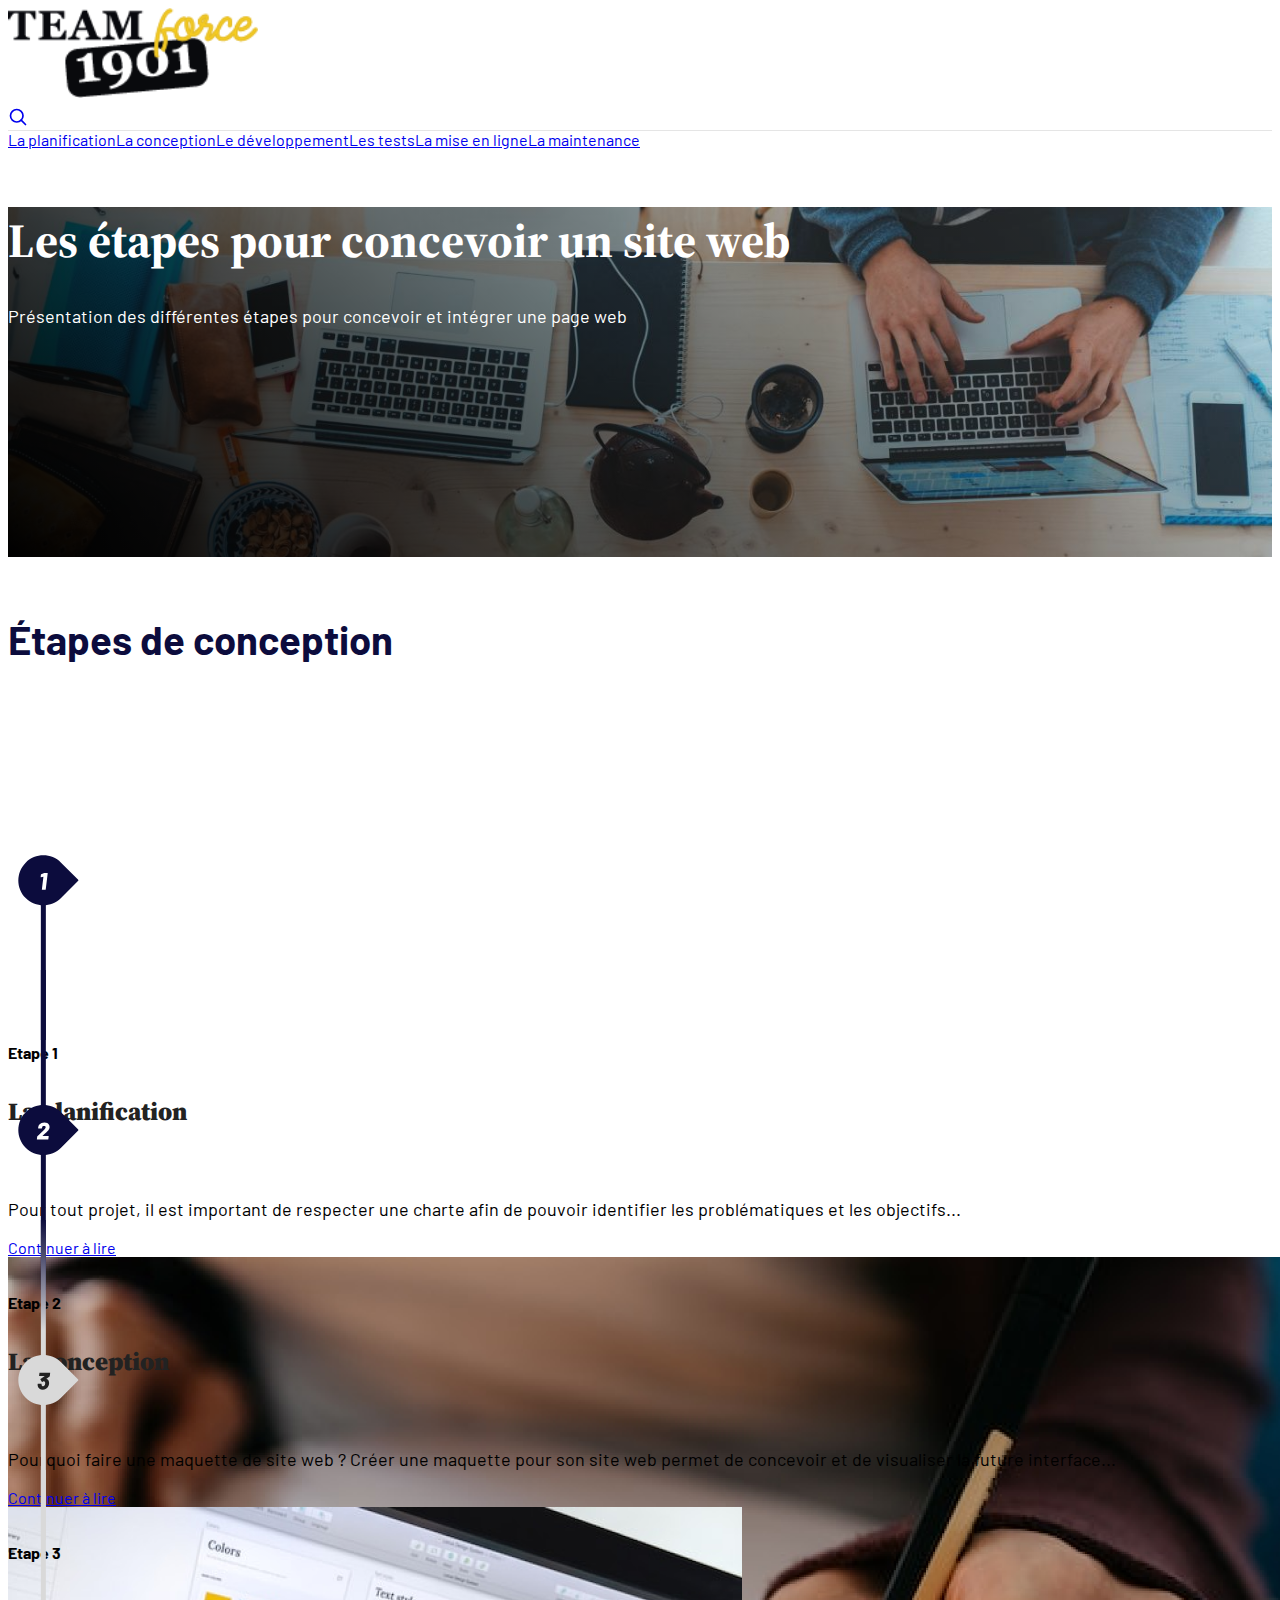
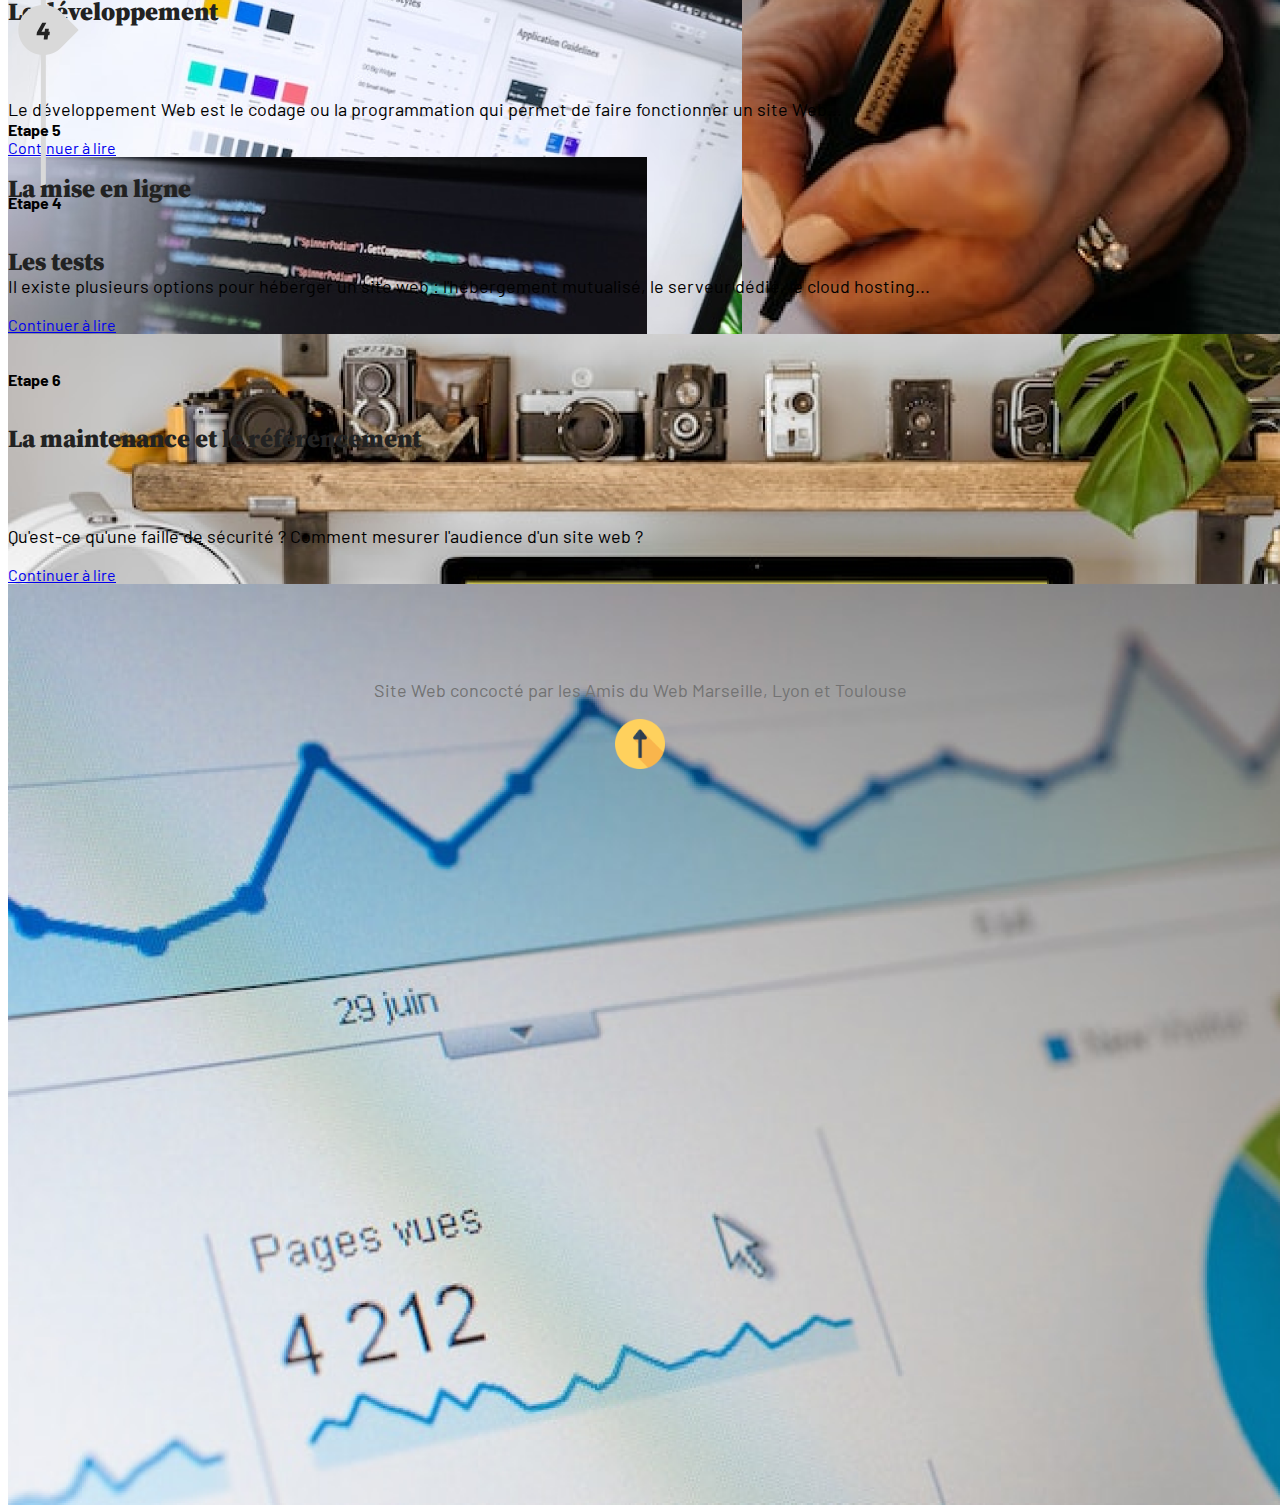
==== index.html @ 5c37485b "premier commit" ====
<!DOCTYPE html>
<html lang="en">
  <head>
    <meta charset="utf-8" />
    <meta name="viewport" content="width=device-width, initial-scale=1" />
    <meta name="description" content="" />
    <meta
      name="author"
      content="Mark Otto, Jacob Thornton, and Bootstrap contributors"
    />
    <meta name="generator" content="Hugo 0.108.0" />
    <title>Team Force #1901</title>

    <link rel="canonical" href="https://getbootstrap.com/docs/5.3/examples/blog/"/>
    <!-- <link href="../assets/dist/css/bootstrap.min.css" rel="stylesheet" /> -->
    <link
      href="https://cdn.jsdelivr.net/npm/bootstrap@5.3.0-alpha1/dist/css/bootstrap.min.css"
      rel="stylesheet"
      integrity="sha384-GLhlTQ8iRABdZLl6O3oVMWSktQOp6b7In1Zl3/Jr59b6EGGoI1aFkw7cmDA6j6gD"
      crossorigin="anonymous"
    />
    <link href="https://fonts.googleapis.com/css2?family=Barlow:wght@400;600;700&family=Source+Serif+4:wght@700&display=swap" rel="stylesheet">

    <style>
      .bd-placeholder-img {
        font-size: 1.125rem;
        text-anchor: middle;
        -webkit-user-select: none;
        -moz-user-select: none;
        user-select: none;
      }

      @media (min-width: 768px) {
        .bd-placeholder-img-lg {
          font-size: 3.5rem;
        }
      }

      .b-example-divider {
        height: 3rem;
        background-color: rgba(0, 0, 0, 0.1);
        border: solid rgba(0, 0, 0, 0.15);
        border-width: 1px 0;
        box-shadow: inset 0 0.5em 1.5em rgba(0, 0, 0, 0.1),
          inset 0 0.125em 0.5em rgba(0, 0, 0, 0.15);
      }

      .b-example-vr {
        flex-shrink: 0;
        width: 1.5rem;
        height: 100vh;
      }

      .bi {
        vertical-align: -0.125em;
        fill: currentColor;
      }

      .nav-scroller {
        position: relative;
        z-index: 2;
        height: 2.75rem;
        overflow-y: hidden;
      }

      .nav-scroller .nav {
        display: flex;
        flex-wrap: nowrap;
        padding-bottom: 1rem;
        margin-top: -1px;
        overflow-x: auto;
        text-align: center;
        white-space: nowrap;
        -webkit-overflow-scrolling: touch;
      }
    </style>

    <!-- Custom styles for this template -->
    <link
      href="https://fonts.googleapis.com/css?family=Playfair&#43;Display:700,900&amp;display=swap"
      rel="stylesheet"
    />
    <!-- Custom styles for this template -->
    <link href="css/blog.css" rel="stylesheet" />
    <!-- Custom styles for this template -->
    <link rel="stylesheet" href="css/style.css" />
    <link
      rel="shortcut icon"
      href="images/faviconteamforce1901wh.png"
      type="image/x-icon"
    />
  </head>

  <body>
    <div class="container">
      <header class="blog-header lh-1 py-3">
        <div class="row flex-nowrap justify-content-between align-items-center">
          <div class="col-4 pt-1">
            <a class="link-secondary" href="#"></a>
          </div>
          <div class="col-4 text-center">
            <a class="blog-header-logo text-dark" href="index.html">
                <img
                  src="images/teamforce1901wh.png"
                  width="250"
                  alt="logo de team force 1901"
                />
            </a>
          </div>
          <div class="col-4 d-flex justify-content-end align-items-center">
            <a class="link-secondary" href="#" aria-label="Search">
              <svg
                xmlns="http://www.w3.org/2000/svg"
                width="20"
                height="20"
                fill="none"
                stroke="currentColor"
                stroke-linecap="round"
                stroke-linejoin="round"
                stroke-width="2"
                class="mx-3"
                role="img"
                viewBox="0 0 24 24"
              >
                <title>Search</title>
                <circle cx="10.5" cy="10.5" r="7.5" />
                <path d="M21 21l-5.2-5.2" />
              </svg>
            </a>
            <a class="btn btn-sm" href="#"></a>
          </div>
        </div>
      </header>

      <div class="nav-scroller py-1 mb-2">
        <nav class="nav d-flex justify-content-between">
          <a class="p-2 link-secondary" href="planification.html"
            >La planification</a
          >
          <a class="p-2 link-secondary" href="conception.html">La conception</a>
          <a class="p-2 link-secondary" href="developpement.html"
            >Le développement</a
          >
          <a class="p-2 link-secondary" href="test.html">Les tests</a>
          <a class="p-2 link-secondary" href="miseenligne.html"
            >La mise en ligne</a
          >
          <a class="p-2 link-secondary" href="maintenance.html"
            >La maintenance</a
          >
        </nav>
      </div>
    </div>

    <main class="container">
      <!-- BANNER -->
      <div class=" p-4 p-md-5 mb-4 rounded bannerindex">
        <div class="col-md-6 px-0">
          <h1 class="display-4 fst-italic">
            Les étapes pour concevoir un site web
          </h1>
          <p class="lead my-3">
            Présentation des différentes étapes pour concevoir et intégrer une
            page web
          </p>
        </div>
      </div>
      <br />
      <div class="text-center text-decoration-underline">
        <h2 class="titre-etape">Étapes de conception</h2>
      </div>
      <br />
      <!-- ANCHOR DESKTOP -->
      <div class="row mb-2 display-none d-md-block timeline">
        <article>

          <div
            class="row flex-row-reverse g-0 border rounded overflow-hidden flex-md-row mb-4 shadow-sm h-md-250 position-relative"
          >
          <div class="col-md-2 d-none d-md-flex justify-content-center align-items-center">
            <img class="abc img-fluid" src="./images/timeline/line1.svg" alt="timeline1">
          </div>
            <div class="col-md-6 p-4 d-flex flex-column position-static">
              <strong class="d-inline-block mb-2 text-primary">Etape 1</strong>
              <h3 class="mb-0 titre-carte"><strong>La planification</strong></h3>
              <br />
              <p class="card-text">
                Pour tout projet, il est important de respecter une charte afin
                de pouvoir identifier les problématiques et les objectifs...
              </p>
              <a href="planification.html" class="stretched-link">Continuer à lire</a>
              
            </div>
            <div class="col-md-4 d-none d-lg-block">
              <img class="img-fluid" src="./images/background/etape1.png" alt="Lorem">
            </div>
          </div>
        </article>
        
        <article>
      
          <div
            class="row flex-row-reverse g-0 border rounded overflow-hidden flex-md-row mb-4 shadow-sm h-md-250 position-relative"
          >
          <div class="col-md-2 d-none d-md-flex justify-content-center align-items-center">
            <img class="img-fluid" src="./images/timeline/line2.svg" alt="timeline2">
          </div>
            <div class="col-md-6 p-4 d-flex flex-column position-static">
              <strong class="d-inline-block mb-2 text-success">Etape 2</strong>
              <h3 class="mb-0 titre-carte"><strong>La conception</strong></h3>
              <br />
              <p class="card-text">
                Pourquoi faire une maquette de site web ? Créer une maquette
                pour son site web permet de concevoir et de visualiser la future
                interface...
              </p>
              <a href="conception.html" class="stretched-link">Continuer à lire</a>
            </div>
            <div class="col-md-4 d-none d-lg-block">
              <img class="img-fluid" src="./images/background/etape2.png" alt="Lorem">
            </div>
          </div>
        </article>

          <article>
          <div
            class="row flex-row-reverse g-0 border rounded overflow-hidden flex-md-row mb-4 shadow-sm h-md-250 position-relative"
          >
          <div class="col-md-2 d-none d-md-flex justify-content-center align-items-center">
            <img src="./images/timeline/line3.svg" alt="timeline3">
          </div>
            <div class="col-md-6 p-4 d-flex flex-column position-static">
              <strong class="d-inline-block mb-2 text-primary">Etape 3</strong>
              <h3 class="mb-0 titre-carte"><strong>Le développement</strong></h3>
              <br />
              <p class="card-text">
                Le développement Web est le codage ou la programmation qui
                permet de faire fonctionner un site Web...
              </p>
              <a href="developpement.html" class="stretched-link">Continuer à lire</a>
            </div>
            <div class="col-md-4 d-none d-lg-block">
              <img class="img-fluid" src="./images/background/etape3.png" alt="Lorem">
            </div>
          </div>
        </article>

        <article>
          <div
            class="row flex-row-reverse g-0 border rounded overflow-hidden flex-md-row mb-4 shadow-sm h-md-250 position-relative"
          >
          <div class="col-md-2 d-none d-md-flex justify-content-center align-items-center">
            <img src="./images/timeline/line4.svg" alt="timeline4">
          </div>
            <div class="col-md-8 p-4 d-flex flex-column position-static">
              <strong class="d-inline-block mb-2 text-success">Etape 4</strong>
              <h3 class="mb-0 titre-carte"><strong>Les tests</strong></h3>
              <br />
              <p class="card-text">
                Cette analyse minutieuse est réalisée afin d'atteindre un
                objectif. Ce dernier doit donc être clair avant de procéder à
                l'audit...
              </p>
              <a href="test.html" class="stretched-link">Continuer à lire</a>
            </div>
            <div class="col-md-4 d-none d-lg-block">
              <img class="img-fluid" src="./images/background/etape4.png" alt="Lorem">
            </div>
          </div>
        </article>

        <article>
          <div
            class="row flex-row-reverse g-0 border rounded overflow-hidden flex-md-row mb-4 shadow-sm h-md-250 position-relative"
          >
            <div class="col-md-8 p-4 d-flex flex-column position-static">
              <strong class="d-inline-block mb-2 text-primary">Etape 5</strong>
              <h3 class="mb-0 titre-carte"><strong>La mise en ligne</strong></h3>
              <br />
              <p class="card-text">
                Il existe plusieurs options pour héberger un site web :
                l'hébergement mutualisé, le serveur dédié, le cloud hosting...
              </p>
              <a href="miseenligne.html" class="stretched-link">Continuer à lire</a>
            </div>
            <div class="col-md-4 d-none d-lg-block">
              <img class="img-fluid" src="./images/background/etape5.png" alt="Lorem">
            </div>
          </div>
        </article>

        <article>
          <div
            class="row flex-row-reverse g-0 border rounded overflow-hidden flex-md-row mb-4 shadow-sm h-md-250 position-relative"
          >
            <div class="col-md-8 p-4 d-flex flex-column position-static">
              <strong class="d-inline-block mb-2 text-success">Etape 6</strong>
              <h3 class="mb-0 titre-carte"><strong>La maintenance et le référencement</strong></h3>
              <br />
              <p class="card-text">
                Qu'est-ce qu'une faille de sécurité ? Comment mesurer l'audience
                d'un site web ?
              </p>
              <a href="maintenance.html" class="stretched-link">Continuer à lire</a>
            </div>
            <div class="col-md-4 d-none d-lg-block">
              <img class="img-fluid" src="./images/background/etape6.png" alt="Lorem">
            </div>
          </div>
      </article>
</div>
      <!-- MOBILE ANCHOR SLIDE -->
      <div class="row mb-2 display-md-none"></div>
    </main>

    <footer class="blog-footer">
      <p>
        Site Web concocté par les Amis du Web Marseille, Lyon et Toulouse
        <!-- <a href="https://getbootstrap.com/">Bootstrap</a> by -->
        <!-- <a href="https://twitter.com/mdo">@mdo</a>. -->
      </p>
      <p>
        <a href="#"> <img src="images/fleche.png" width="50" alt="retour en haut"/></a>
      </p>
    </footer>

    <script
      src="https://cdn.jsdelivr.net/npm/bootstrap@5.3.0-alpha1/dist/js/bootstrap.bundle.min.js"
      integrity="sha384-w76AqPfDkMBDXo30jS1Sgez6pr3x5MlQ1ZAGC+nuZB+EYdgRZgiwxhTBTkF7CXvN"
      crossorigin="anonymous"
    ></script>
  </body>
</html>
---- css/blog.css ----
/* stylelint-disable selector-list-comma-newline-after */

.blog-header {
  border-bottom: 1px solid #e5e5e5;
}

.blog-header-logo {
  font-family: "Playfair Display", Georgia, "Times New Roman", serif/*rtl:Amiri, Georgia, "Times New Roman", serif*/;
  font-size: 2.25rem;
}

.blog-header-logo:hover {
  text-decoration: none;
}

h1, h2, h3, h4, h5, h6 {
  font-family: Verdana, Geneva, Tahoma, sans-serif;
  /*font-family: "Playfair Display", Georgia, "Times New Roman", serif/*rtl:Amiri, Georgia, "Times New Roman", serif*/;
}

.display-4 {
  font-size: 2.5rem;
}
@media (min-width: 768px) {
  .display-4 {
    font-size: 3rem;
  }
}

.flex-auto {
  flex: 0 0 auto;
}

.h-250 { height: 250px; }
@media (min-width: 768px) {
  .h-md-250 { height: 250px; }
}

/* Pagination */
.blog-pagination {
  margin-bottom: 4rem;
}

/*
 * Blog posts
 */
.blog-post {
  margin-bottom: 4rem;
}
.blog-post-title {
  font-size: 2.5rem;
}
.blog-post-meta {
  margin-bottom: 1.25rem;
  color: #727272;
}

/*
 * Footer
 */
.blog-footer {
  padding: 2.5rem 0;
  color: #727272;
  text-align: center;
  background-color: #f9f9f9;
  border-top: .05rem solid #e5e5e5;
}
.blog-footer p:last-child {
  margin-bottom: 0;
}
---- css/style.css ----
body {
    font-family: 'Barlow';
}

h1, h2, h3, h4, h5 {
    font-family: 'Source Serif 4';
}


.bannerindex {
    background-image: linear-gradient(45deg, black,transparent), url('../images/background/hero.jpg');
    background-size: cover;
    color: white;
    height: 350px;
}

.banner1 {
    background-image: linear-gradient(45deg, black,transparent), url('../images/background/etape1.png');
    background-size: cover;
    background-position: center;
    color: white;
    height: 350px;
    display: flex;
    justify-content: center;
    align-items: center;
    text-align: center;
}

.banner2 {
    background-image: linear-gradient(45deg, black,transparent), url('../images/background/etape2.png');
    background-size: 100%;
    background-position: center;
    color: white;
    height: 350px;
    display: flex;
    justify-content: center;
    align-items: center;
    text-align: center;
}

.banner3 {
    background-image: linear-gradient(45deg, black,transparent), url('../images/background/etape3.png');
    background-size: 100%;
    background-position: center;
    color: white;
    height: 350px;
    display: flex;
    justify-content: center;
    align-items: center;
    text-align: center;
}

.banner4{
    background-image: linear-gradient(45deg, black,transparent), url('../images/background/etape4.png');
    background-size: 100%;
    background-position: center;
    color: white;
    height: 350px;
    display: flex;
    justify-content: center;
    align-items: center;
    text-align: center;
}

.banner5 {
    background-image: linear-gradient(45deg, black,transparent), url('../images/background/etape5.png');
    background-size: 100%;
    background-position: center;
    color: white;
    height: 350px;
    display: flex;
    justify-content: center;
    align-items: center;
    text-align: center;
}

.banner6 {
    background-image: linear-gradient(45deg, black,transparent), url('../images/background/etape6.png');
    background-size: 100%;
    background-position: center;
    color: white;
    height: 350px;
    display: flex;
    justify-content: center;
    align-items: center;
    text-align: center;
}

p{ 
    font-weight: 400;
    font-size: large;
}

/* ANCHOR  Margaux start*/


.titre-carte {

font-family: 'Source Serif 4';
font-style: normal;
font-weight: 700;
font-size: 25px;
line-height: 49px;

color: #222222;


}

h2 {

font-family: 'Barlow';
font-style: normal;
font-weight: 700;
font-size: 40px;
line-height: 58px;
/* identical to box height */


/* Couleur principale */

color: #0C0C3D;

}


h3 {
    font-family: 'Barlow';
font-style: italic;
font-weight: 700;
font-size: 25px;
line-height: 38px;

/* Couleur principale */ 

color: #0C0C3D;
}

.flexParent{
    display: flex;
    flex-wrap: wrap;
}

.flexEnfant {
    /* background-color: blue; */
    min-height: 200px;
    flex-grow: 1;
}


.sommaire {
    border: 1px solid #DBDBE2;
    border-radius: 5px;
    margin: auto;
    padding: 10px;
    position: sticky; /* for all */
    position: -webkit-sticky; /* for Safari */
}

.bouton-sommaire{
    padding: 5px;
    margin-bottom: 10px;
    border: 0;
}


.list-group-item.active {

    border-radius: 5px;
    background-color: #DBDBE2;
    color: #0C0C3D;
    font-weight: 600;



}

#etape {

    background-color: #0C0C3D;
    color: #7F7FFF;
    padding:  6px 20px 6px 20px ;
    margin-left: 45%;
    border-radius: 10px;
    font-weight: 600;
    font-size: 24px;
    

}
/* ANCHOR  Margaux stop*/


/* ANCHOR Dylan start */

.badge-primary {
    background-color: #0C0C3D;
    padding: 10px 25px 10px 25px;
    font-size: 24px;
    font-family: 'Barlow';
    color: #7F7FFF;
    margin-bottom: 10px;
}

/* .titre-etape {
    margin-left: 35%;
    margin-right: 35%;
    background-color: yellow;
    background-position-y: 15px;
    background-position-x: 15px;
} */
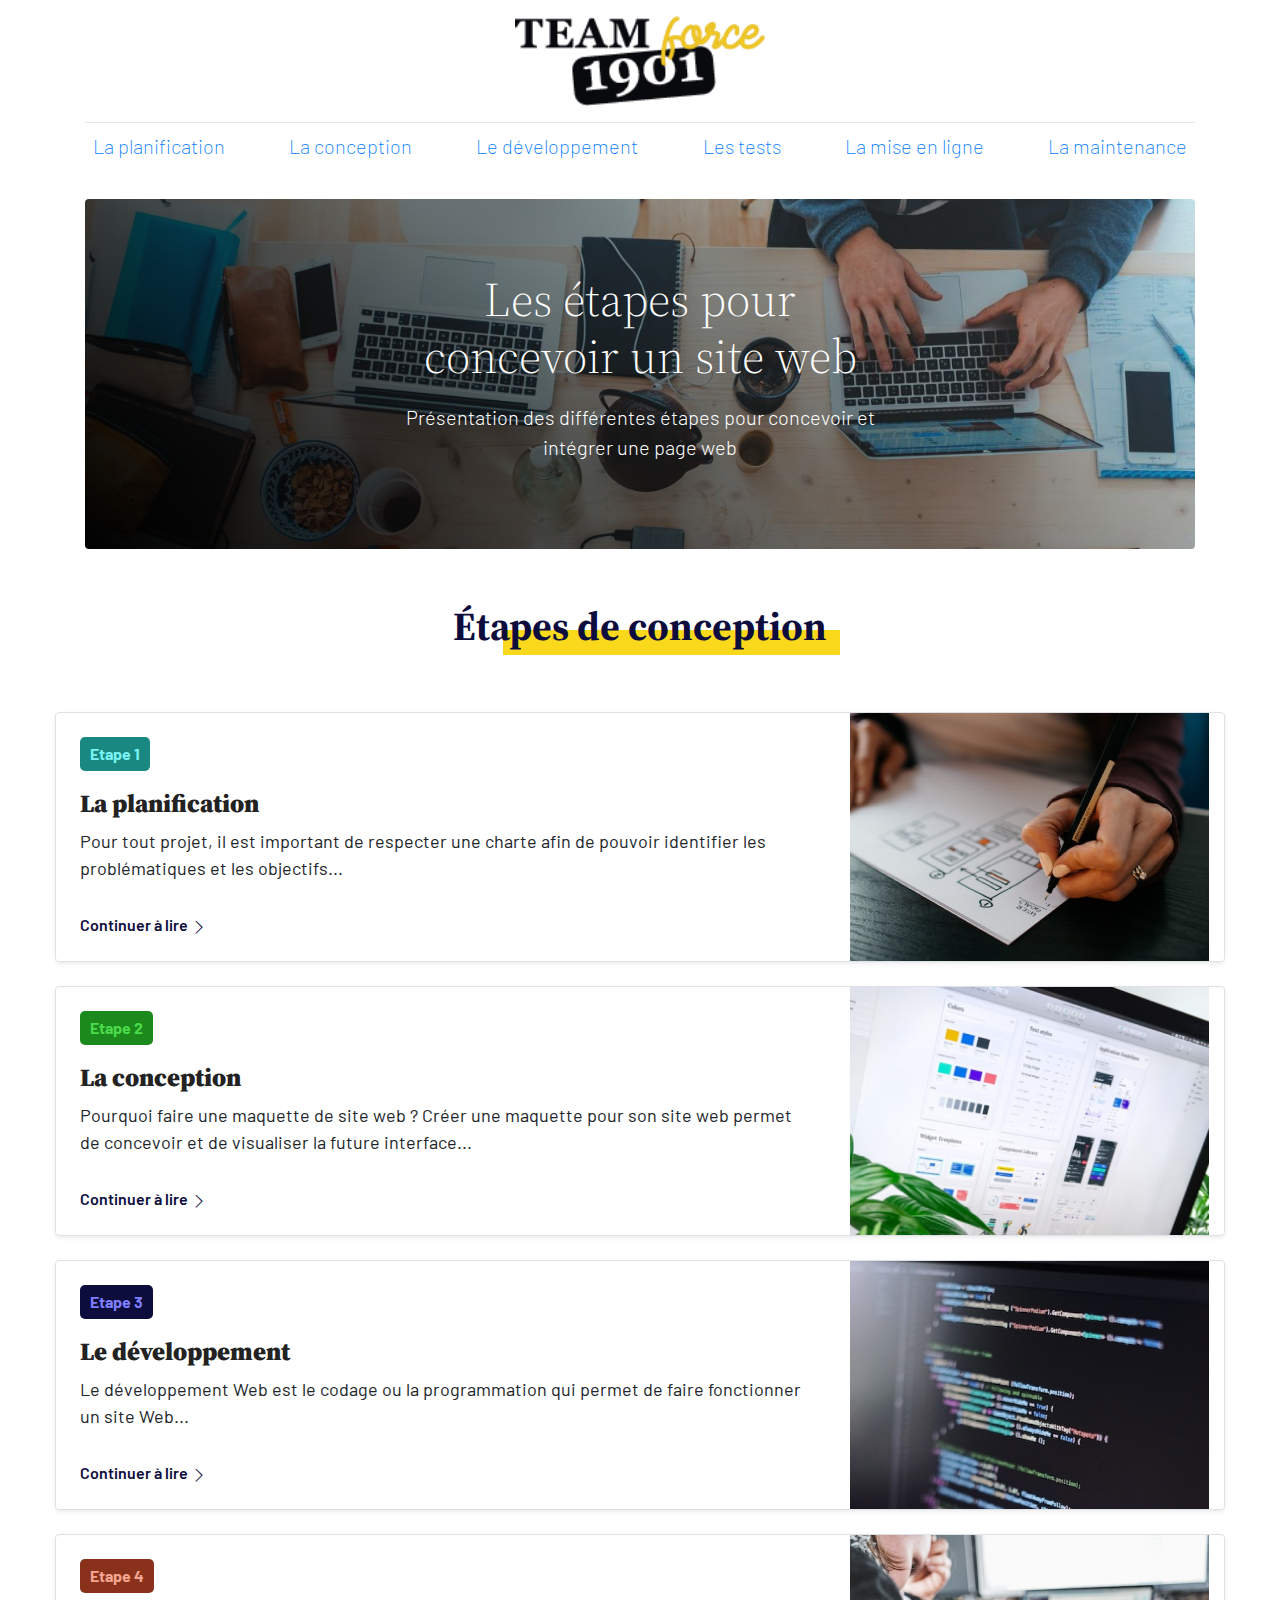
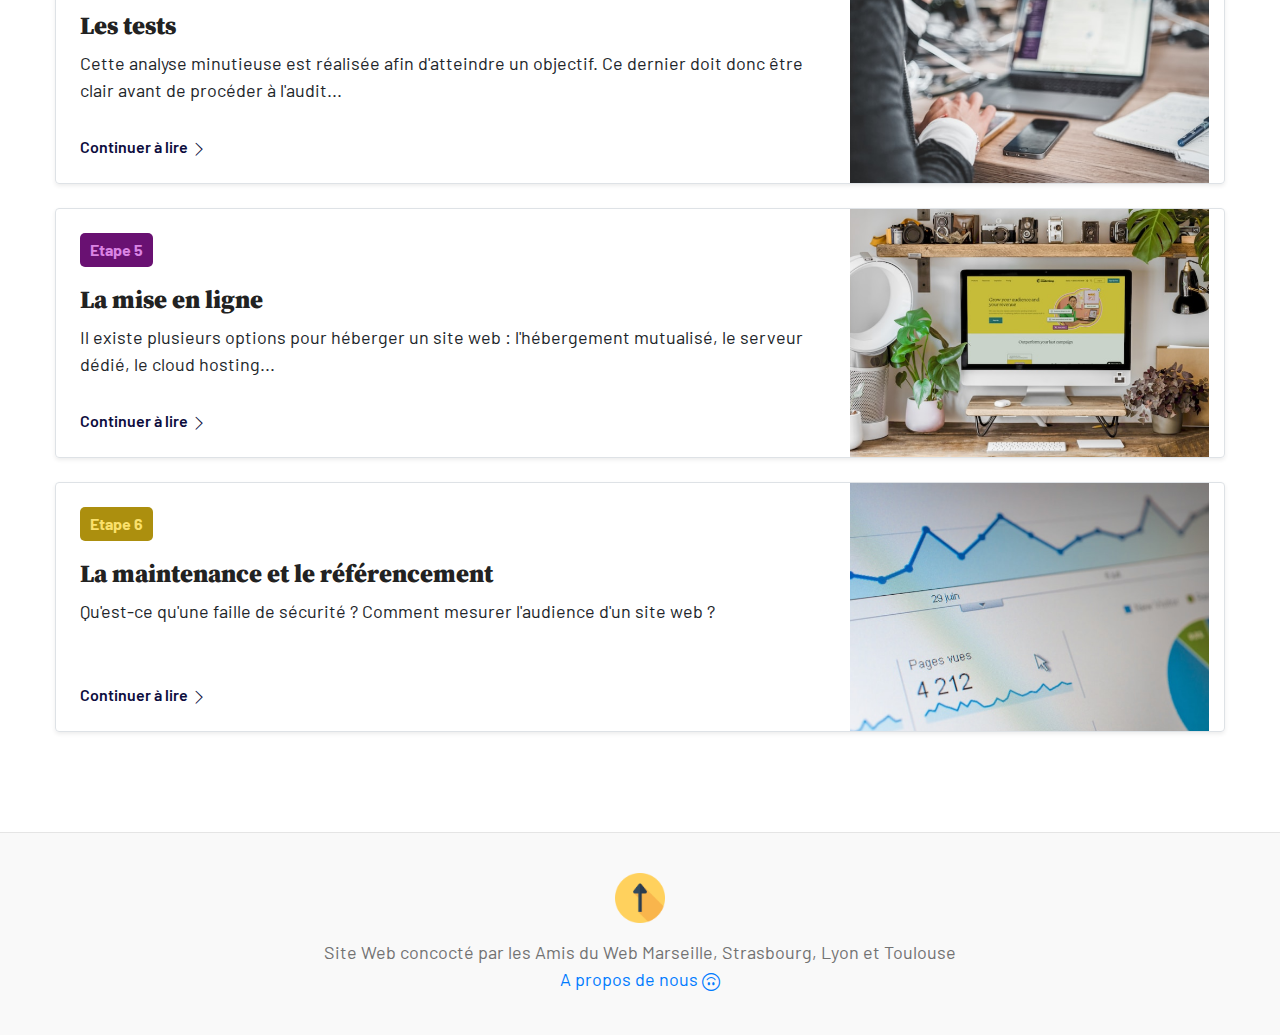
==== commit 6bee8f46: "version final 1" ====
--- a/index.html
+++ b/index.html
@@ -1,333 +1,495 @@
 <!DOCTYPE html>
 <html lang="en">
-  <head>
-    <meta charset="utf-8" />
-    <meta name="viewport" content="width=device-width, initial-scale=1" />
-    <meta name="description" content="" />
-    <meta
-      name="author"
-      content="Mark Otto, Jacob Thornton, and Bootstrap contributors"
-    />
-    <meta name="generator" content="Hugo 0.108.0" />
-    <title>Team Force #1901</title>
-
-    <link rel="canonical" href="https://getbootstrap.com/docs/5.3/examples/blog/"/>
-    <!-- <link href="../assets/dist/css/bootstrap.min.css" rel="stylesheet" /> -->
-    <link
-      href="https://cdn.jsdelivr.net/npm/bootstrap@5.3.0-alpha1/dist/css/bootstrap.min.css"
-      rel="stylesheet"
-      integrity="sha384-GLhlTQ8iRABdZLl6O3oVMWSktQOp6b7In1Zl3/Jr59b6EGGoI1aFkw7cmDA6j6gD"
-      crossorigin="anonymous"
-    />
-    <link href="https://fonts.googleapis.com/css2?family=Barlow:wght@400;600;700&family=Source+Serif+4:wght@700&display=swap" rel="stylesheet">
-
-    <style>
-      .bd-placeholder-img {
-        font-size: 1.125rem;
-        text-anchor: middle;
-        -webkit-user-select: none;
-        -moz-user-select: none;
-        user-select: none;
+
+<head>
+  <meta charset="utf-8" />
+  <meta name="viewport" content="width=device-width, initial-scale=1" />
+  <meta name="description" content="" />
+  <meta name="author" content="Mark Otto, Jacob Thornton, and Bootstrap contributors" />
+  <meta name="generator" content="Hugo 0.108.0" />
+  <title>Team Force #1901</title>
+
+  <link rel="canonical" href="https://getbootstrap.com/docs/5.3/examples/blog/" />
+  <!-- <link href="../assets/dist/css/bootstrap.min.css" rel="stylesheet" /> -->
+  <link href="https://cdn.jsdelivr.net/npm/bootstrap@5.3.0-alpha1/dist/css/bootstrap.min.css" rel="stylesheet"
+    integrity="sha384-GLhlTQ8iRABdZLl6O3oVMWSktQOp6b7In1Zl3/Jr59b6EGGoI1aFkw7cmDA6j6gD" crossorigin="anonymous" />
+  <link rel="stylesheet" href="https://maxcdn.bootstrapcdn.com/font-awesome/4.7.0/css/font-awesome.min.css">
+  <link rel="stylesheet" href="https://cdn.jsdelivr.net/npm/bootstrap-icons@1.10.3/font/bootstrap-icons.css">
+  <link
+    href="https://fonts.googleapis.com/css2?family=Barlow:wght@400;600;700&family=Source+Serif+4:wght@700&display=swap"
+    rel="stylesheet">
+
+    
+  
+  <link rel="stylesheet" href="https://stackpath.bootstrapcdn.com/bootstrap/4.5.0/css/bootstrap.min.css">
+  <link rel="stylesheet" href="https://cdn.jsdelivr.net/npm/bootstrap-icons@1.10.3/font/bootstrap-icons.css">
+  <script src="https://code.jquery.com/jquery-3.5.1.min.js"></script>
+  <script src="https://cdn.jsdelivr.net/npm/popper.js@1.16.0/dist/umd/popper.min.js"></script>
+  <script src="https://stackpath.bootstrapcdn.com/bootstrap/4.5.0/js/bootstrap.min.js"></script>
+
+
+
+  <style>
+    .bd-placeholder-img {
+      font-size: 1.125rem;
+      text-anchor: middle;
+      -webkit-user-select: none;
+      -moz-user-select: none;
+      user-select: none;
+    }
+
+    @media (min-width: 768px) {
+      .bd-placeholder-img-lg {
+        font-size: 3.5rem;
       }
-
-      @media (min-width: 768px) {
-        .bd-placeholder-img-lg {
-          font-size: 3.5rem;
-        }
-      }
-
-      .b-example-divider {
-        height: 3rem;
-        background-color: rgba(0, 0, 0, 0.1);
-        border: solid rgba(0, 0, 0, 0.15);
-        border-width: 1px 0;
-        box-shadow: inset 0 0.5em 1.5em rgba(0, 0, 0, 0.1),
-          inset 0 0.125em 0.5em rgba(0, 0, 0, 0.15);
-      }
-
-      .b-example-vr {
-        flex-shrink: 0;
-        width: 1.5rem;
-        height: 100vh;
-      }
-
-      .bi {
-        vertical-align: -0.125em;
-        fill: currentColor;
-      }
-
-      .nav-scroller {
-        position: relative;
-        z-index: 2;
-        height: 2.75rem;
-        overflow-y: hidden;
-      }
-
-      .nav-scroller .nav {
-        display: flex;
-        flex-wrap: nowrap;
-        padding-bottom: 1rem;
-        margin-top: -1px;
-        overflow-x: auto;
-        text-align: center;
-        white-space: nowrap;
-        -webkit-overflow-scrolling: touch;
-      }
-    </style>
-
-    <!-- Custom styles for this template -->
-    <link
-      href="https://fonts.googleapis.com/css?family=Playfair&#43;Display:700,900&amp;display=swap"
-      rel="stylesheet"
-    />
-    <!-- Custom styles for this template -->
-    <link href="css/blog.css" rel="stylesheet" />
-    <!-- Custom styles for this template -->
-    <link rel="stylesheet" href="css/style.css" />
-    <link
-      rel="shortcut icon"
-      href="images/faviconteamforce1901wh.png"
-      type="image/x-icon"
-    />
-  </head>
-
-  <body>
-    <div class="container">
-      <header class="blog-header lh-1 py-3">
-        <div class="row flex-nowrap justify-content-between align-items-center">
-          <div class="col-4 pt-1">
-            <a class="link-secondary" href="#"></a>
-          </div>
-          <div class="col-4 text-center">
-            <a class="blog-header-logo text-dark" href="index.html">
-                <img
-                  src="images/teamforce1901wh.png"
-                  width="250"
-                  alt="logo de team force 1901"
-                />
-            </a>
-          </div>
-          <div class="col-4 d-flex justify-content-end align-items-center">
-            <a class="link-secondary" href="#" aria-label="Search">
-              <svg
-                xmlns="http://www.w3.org/2000/svg"
-                width="20"
-                height="20"
-                fill="none"
-                stroke="currentColor"
-                stroke-linecap="round"
-                stroke-linejoin="round"
-                stroke-width="2"
-                class="mx-3"
-                role="img"
-                viewBox="0 0 24 24"
-              >
-                <title>Search</title>
-                <circle cx="10.5" cy="10.5" r="7.5" />
-                <path d="M21 21l-5.2-5.2" />
-              </svg>
-            </a>
-            <a class="btn btn-sm" href="#"></a>
-          </div>
-        </div>
-      </header>
-
-      <div class="nav-scroller py-1 mb-2">
-        <nav class="nav d-flex justify-content-between">
-          <a class="p-2 link-secondary" href="planification.html"
-            >La planification</a
-          >
-          <a class="p-2 link-secondary" href="conception.html">La conception</a>
-          <a class="p-2 link-secondary" href="developpement.html"
-            >Le développement</a
-          >
-          <a class="p-2 link-secondary" href="test.html">Les tests</a>
-          <a class="p-2 link-secondary" href="miseenligne.html"
-            >La mise en ligne</a
-          >
-          <a class="p-2 link-secondary" href="maintenance.html"
-            >La maintenance</a
-          >
-        </nav>
+    }
+
+    .b-example-divider {
+      height: 3rem;
+      background-color: rgba(0, 0, 0, 0.1);
+      border: solid rgba(0, 0, 0, 0.15);
+      border-width: 1px 0;
+      box-shadow: inset 0 0.5em 1.5em rgba(0, 0, 0, 0.1),
+        inset 0 0.125em 0.5em rgba(0, 0, 0, 0.15);
+    }
+
+    .b-example-vr {
+      flex-shrink: 0;
+      width: 1.5rem;
+      height: 100vh;
+    }
+
+    .bi {
+      vertical-align: -0.125em;
+      fill: currentColor;
+    }
+
+    .nav-scroller {
+      position: relative;
+      z-index: 2;
+      height: 2.75rem;
+      overflow-y: hidden;
+    }
+
+    .nav-scroller .nav {
+      display: flex;
+      flex-wrap: nowrap;
+      padding-bottom: 1rem;
+      margin-top: -1px;
+      overflow-x: auto;
+      text-align: center;
+      white-space: nowrap;
+      -webkit-overflow-scrolling: touch;
+    }
+  </style>
+
+  <!-- Custom styles for this template -->
+  <link href="https://fonts.googleapis.com/css?family=Playfair&#43;Display:700,900&amp;display=swap" rel="stylesheet" />
+  <!-- Custom styles for this template -->
+  <link href="css/blog.css" rel="stylesheet" />
+  <!-- Custom styles for this template -->
+  <link rel="stylesheet" href="css/style.css" />
+  <link rel="shortcut icon" href="images/faviconteamforce1901wh.png" type="image/x-icon" />
+</head>
+
+<body>
+  <div class="container">
+    <header class="blog-header lh-1 py-3">
+      <div class="row flex-nowrap justify-content-between align-items-center">
+        <div class="col-4 pt-1">
+          <a class="link-secondary" href="#"></a>
+        </div>
+        <div class="col-4 text-center">
+          <a class="blog-header-logo text-dark" href="index.html">
+            <img src="images/teamforce1901wh.png" width="250" alt="logo de team force 1901" />
+          </a>
+        </div>
+        <div class="col-4 d-flex justify-content-end align-items-center">
+         
+          </a>
+          <a class="btn btn-sm" href="#"></a>
+        </div>
+      </div>
+    </header>
+
+    <div>
+      <nav class="nav d-none justify-content-between d-md-flex ">
+        <a class="p-2 link-secondary navbar" href="planification.html">La planification</a>
+        <a class="p-2 link-secondary navbar" href="conception.html">La conception</a>
+        <a class="p-2 link-secondary navbar" href="developpement.html">Le développement</a>
+        <a class="p-2 link-secondary navbar" href="test.html">Les tests</a>
+        <a class="p-2 link-secondary navbar" href="miseenligne.html">La mise en ligne</a>
+        <a class="p-2 link-secondary navbar" href="maintenance.html">La maintenance</a>
+
+      
+      </nav>
+
+      
+      <nav class="navbar navbar-expand-lg bg-body-tertiary navbar-light d-md-none navbar2">
+        <div class="container-fluid">
+          <a class="navbar-brand textacceuil" href="index.html">Accueil</a>
+          <button class="navbar-toggler" type="button" data-bs-toggle="collapse" data-bs-target="#navbarNav" aria-controls="navbarNav" aria-expanded="false" aria-label="Toggle navigation">
+            <span class="navbar-toggler-icon"></span>
+          </button>
+          <div class="collapse navbar-collapse" id="navbarNav">
+            <ul class="navbar-nav">
+              <li class="nav-item">
+                <a class="nav-link" href="planification.html">La planification</a>
+              </li>
+              <li class="nav-item">
+                <a class="nav-link" href="conception.html">La conception</a>
+              </li>
+              <li class="nav-item">
+                <a class="nav-link" href="developpement.html">Le développement</a>
+              </li>
+              <li class="nav-item">
+                <a class="nav-link" href="test.html">Les tests</a>
+              </li>
+              <li class="nav-item">
+                <a class="nav-link" href="miseenligne.html">La mise en ligne</a>
+              </li>
+              <li class="nav-item">
+                <a class="nav-link" href="maintenance.html">La maintenance</a>
+              </li>
+
+            </ul>
+          </div>
+        </div>
+      </nav>
+    </div>
+  </div>
+
+  <main class="container">
+    <!-- BANNER -->
+    <div class=" p-4 p-md-5 mb-4 rounded bannerindex">
+      <div class="col-md-6 px-0">
+        <h1 class="display-4 fst-italic">
+          Les étapes pour concevoir un site web
+        </h1>
+        <p class="lead my-3">
+          Présentation des différentes étapes pour concevoir et intégrer une
+          page web
+        </p>
       </div>
     </div>
-
-    <main class="container">
-      <!-- BANNER -->
-      <div class=" p-4 p-md-5 mb-4 rounded bannerindex">
-        <div class="col-md-6 px-0">
-          <h1 class="display-4 fst-italic">
-            Les étapes pour concevoir un site web
-          </h1>
-          <p class="lead my-3">
-            Présentation des différentes étapes pour concevoir et intégrer une
-            page web
-          </p>
-        </div>
+    <br />
+    <div class="text-center">
+      <div class="full-width-line"></div>
+      <div>
+        <h2 class="titre-etape">Étapes de conception<div class="yl-title"></div>
+        </h2>
       </div>
-      <br />
-      <div class="text-center text-decoration-underline">
-        <h2 class="titre-etape">Étapes de conception</h2>
+      <div class="full-width-line"></div>
+    </div>
+    <br />
+
+    <!-- ANCHOR DESKTOP -->
+    <div class="row mb-2 d-none d-md-block timeline">
+      <article>
+
+        <div
+          class="row flex-row-reverse g-0 border rounded overflow-hidden flex-md-row mb-4 shadow-sm h-md-250 position-relative">
+          <div class="col-md-8 p-4 d-flex flex-column position-static">
+            <strong class="d-inline-block mb-2 text-step">Etape 1</strong>
+            <h3 class="mb-0 titre-carte"><strong>La planification</strong></h3>
+            <p class="card-text">
+              Pour tout projet, il est important de respecter une charte afin
+              de pouvoir identifier les problématiques et les objectifs...
+            </p>
+            <a href="planification.html" class="stretched-link continuer">Continuer à lire <i
+                class="bi bi-chevron-right"></i></a>
+
+          </div>
+          <div class="col-md-4 d-none d-lg-block">
+            <img class="img-fluid" src="./images/background/etape1.png" alt="Lorem">
+          </div>
+        </div>
+      </article>
+
+      <article>
+
+        <div
+          class="row flex-row-reverse g-0 border rounded overflow-hidden flex-md-row mb-4 shadow-sm h-md-250 position-relative">
+
+          <div class="col-md-8 p-4 d-flex flex-column position-static">
+            <strong class="d-inline-block mb-2 text-step2">Etape 2</strong>
+            <h3 class="mb-0 titre-carte"><strong>La conception</strong></h3>
+            <p class="card-text">
+              Pourquoi faire une maquette de site web ? Créer une maquette
+              pour son site web permet de concevoir et de visualiser la future
+              interface...
+            </p>
+            <a href="conception.html" class="stretched-link continuer">Continuer à lire <i
+                class="bi bi-chevron-right"></i></a>
+          </div>
+          <div class="col-md-4 d-none d-lg-block">
+            <img class="img-fluid" src="./images/background/etape2.png" alt="Lorem">
+          </div>
+        </div>
+      </article>
+
+      <article>
+        <div
+          class="row flex-row-reverse g-0 border rounded overflow-hidden flex-md-row mb-4 shadow-sm h-md-250 position-relative">
+
+          <div class="col-md-8 p-4 d-flex flex-column position-static">
+            <strong class="d-inline-block mb-2 text-step3">Etape 3</strong>
+            <h3 class="mb-0 titre-carte"><strong>Le développement</strong></h3>
+            <p class="card-text">
+              Le développement Web est le codage ou la programmation qui
+              permet de faire fonctionner un site Web...
+            </p>
+            <a href="developpement.html" class="stretched-link continuer">Continuer à lire <i
+                class="bi bi-chevron-right"></i></a>
+          </div>
+          <div class="col-md-4 d-none d-lg-block">
+            <img class="img-fluid" src="./images/background/etape3.png" alt="Lorem">
+          </div>
+        </div>
+      </article>
+
+      <article>
+        <div
+          class="row flex-row-reverse g-0 border rounded overflow-hidden flex-md-row mb-4 shadow-sm h-md-250 position-relative">
+
+          <div class="col-md-8 p-4 d-flex flex-column position-static">
+            <strong class="d-inline-block mb-2 text-step4">Etape 4</strong>
+            <h3 class="mb-0 titre-carte"><strong>Les tests</strong></h3>
+            <p class="card-text">
+              Cette analyse minutieuse est réalisée afin d'atteindre un
+              objectif. Ce dernier doit donc être clair avant de procéder à
+              l'audit...
+            </p>
+            <a href="test.html" class="stretched-link continuer">Continuer à lire <i
+                class="bi bi-chevron-right"></i></a>
+          </div>
+          <div class="col-md-4 d-none d-lg-block">
+            <img class="img-fluid" src="./images/background/etape4.png" alt="Lorem">
+          </div>
+        </div>
+      </article>
+
+      <article>
+        <div
+          class="row flex-row-reverse g-0 border rounded overflow-hidden flex-md-row mb-4 shadow-sm h-md-250 position-relative">
+          <div class="col-md-8 p-4 d-flex flex-column position-static">
+            <strong class="d-inline-block mb-2 text-step5">Etape 5</strong>
+            <h3 class="mb-0 titre-carte"><strong>La mise en ligne</strong></h3>
+            <p class="card-text">
+              Il existe plusieurs options pour héberger un site web :
+              l'hébergement mutualisé, le serveur dédié, le cloud hosting...
+            </p>
+            <a href="miseenligne.html" class="stretched-link continuer">Continuer à lire <i
+                class="bi bi-chevron-right"></i></a>
+          </div>
+          <div class="col-md-4 d-none d-lg-block">
+            <img class="img-fluid" src="./images/background/etape5.png" alt="Lorem">
+          </div>
+        </div>
+      </article>
+
+      <article>
+        <div
+          class="row flex-row-reverse g-0 border rounded overflow-hidden flex-md-row mb-4 shadow-sm h-md-250 position-relative">
+          <div class="col-md-8 p-4 d-flex flex-column position-static">
+            <strong class="d-inline-block mb-2 text-step6">Etape 6</strong>
+            <h3 class="mb-0 titre-carte"><strong>La maintenance et le référencement</strong></h3>
+            <p class="card-text">
+              Qu'est-ce qu'une faille de sécurité ? Comment mesurer l'audience
+              d'un site web ?
+            </p>
+            <a href="maintenance.html" class="stretched-link continuer">Continuer à lire <i
+                class="bi bi-chevron-right"></i></a>
+          </div>
+          <div class="col-md-4 d-none d-lg-block">
+            <img class="img-fluid" src="./images/background/etape6.png" alt="Lorem">
+          </div>
+        </div>
+      </article>
+    </div>
+
+
+
+
+
+    <!-- MOBILE ANCHOR SLIDE -->
+    <div class="row mb-2 d-md-none">
+
+      <div class="container-xl">
+        <div class="row">
+          <div class="col-md-10 mx-auto">
+            <div id="myCarousel" class="carousel slide" data-ride="carousel" data-interval="0">
+              <!-- Carousel indicators -->
+              <ol class="carousel-indicators">
+                <li data-target="#myCarousel" data-slide-to="0" class="active"></li>
+                <li data-target="#myCarousel" data-slide-to="1"></li>
+                <li data-target="#myCarousel" data-slide-to="2"></li>
+                <li data-target="#myCarousel" data-slide-to="3"></li>
+                <li data-target="#myCarousel" data-slide-to="4"></li>
+                <li data-target="#myCarousel" data-slide-to="5"></li>
+                <a class="carousel-control-next" href="#myCarousel" data-slide="next">
+                  <i class="fa fa-angle-right"></i>
+                </a>
+                <a class="carousel-control-prev" href="#myCarousel" data-slide="prev">
+                  <i class="fa fa-angle-left"></i>
+                </a>
+              </ol>
+              <!-- Wrapper for carousel items -->
+              <div class="carousel-inner">
+                <div class="carousel-item active">
+                  <div class="row">
+                    <div class="">
+                      <div class="thumb-wrapper">
+                        <span class="badge badge-primary-m">Étape 1</span>
+                        <div class="img-box">
+                          <img src="/images/background/etape1.png" class="img-fluid" alt="">
+                        </div>
+                        <div class="gradient" style="height: 100px;"></div>
+                        <div class="thumb-content">
+                          <h4>La planification</h4>
+                          <p>Elit interdum turpis purus sed pharetra eget. Tincidunt non facilisis a adipiscing. Massa
+                            integer ac bibendum condimentum dapibus quisque vitae semper mattis. Quam fermentum elit sed
+                            ullamcorper suspendisse. Libero massa varius quis viverra phasellus. Nec sed mattis sapien
+                            in arcu pretium. Orci sapien pellentesque ac amet egestas aliquet hendrerit eget. Egestas
+                            ipsum venenatis sodales morbi neque malesuada. Sapien hac lobortis fusce orci volutpat dui
+                            pretium odio. Sagittis amet aliquet diam commodo commodo montes. </p>
+                          <a href="#" class="btn btn-primary">Continuer à lire <i class="fa fa-angle-right"></i></a>
+                        </div>
+                      </div>
+                    </div>
+                  </div>
+                </div>
+                <div class="carousel-item">
+                  <div class="row">
+                    <div class="">
+                      <div class="thumb-wrapper">
+                        <span class="badge badge-primary-m">Étape 2</span>
+                        <div class="img-box">
+                          <img src="/images/background/etape2.png" class="img-fluid" alt="">
+                        </div>
+                        <div class="gradient" style="height: 100px;"></div>
+                        <div class="thumb-content">
+                          <h4>La conception</h4>
+                          <p>Lorem ipsum dolor sit amet, consectetur adipiscing elit. Nam eu sem tempor, varius quam.
+                          </p>
+                          <a href="#" class="btn btn-primary">Continuer à lire <i class="fa fa-angle-right"></i></a>
+                        </div>
+                      </div>
+                    </div>
+                  </div>
+                </div>
+                <div class="carousel-item">
+                  <div class="row">
+                    <div class="">
+                      <div class="thumb-wrapper">
+                        <span class="badge badge-primary-m">Étape 3</span>
+                        <div class="img-box">
+                          <img src="/images/background/etape3.png" class="img-fluid" alt="">
+                        </div>
+                        <div class="gradient" style="height: 100px;"></div>
+                        <div class="thumb-content">
+                          <h4>Le développement</h4>
+                          <p>Magna ornare convallis dignissim adipiscing cursus id. Adipiscing massa tempus libero sed.
+                            Sit risus non scelerisque cras. Velit morbi tellus iaculis tincidunt tristique nascetur
+                            faucibus. Nunc nulla eu consectetur egestas lectus et fermentum nunc. Curabitur dictum
+                            pulvinar venenatis tincidunt. Eget purus nascetur pretium a est a. Adipiscing facilisi arcu
+                            egestas adipiscing. Velit at et arcu sed enim. Tincidunt imperdiet sem enim integer.</p>
+                          <a href="#" class="btn btn-primary">Continuer à lire <i class="fa fa-angle-right"></i></a>
+                        </div>
+                      </div>
+                    </div>
+                  </div>
+                </div>
+                <div class="carousel-item">
+                  <div class="row">
+                    <div class="">
+                      <div class="thumb-wrapper">
+                        <span class="badge badge-primary-m">Étape 4</span>
+                        <div class="img-box">
+                          <img src="/images/background/etape4.png" class="img-fluid" alt="">
+                        </div>
+                        <div class="gradient" style="height: 100px;"></div>
+                        <div class="thumb-content">
+                          <h4>Les tests</h4>
+                          <p>Lorem ipsum dolor sit amet, consectetur adipiscing elit. Nam eu sem tempor, varius quam.
+                          </p>
+                          <a href="#" class="btn btn-primary">Continuer à lire <i class="fa fa-angle-right"></i></a>
+                        </div>
+                      </div>
+                    </div>
+                  </div>
+                </div>
+                <div class="carousel-item">
+                  <div class="row">
+                    <div class="">
+                      <div class="thumb-wrapper">
+                        <span class="badge badge-primary-m">Étape 5</span>
+                        <div class="img-box">
+                          <img src="/images/background/etape5.png" class="img-fluid" alt="">
+                        </div>
+                        <div class="gradient" style="height: 100px;"></div>
+                        <div class="thumb-content">
+                          <h4>La mise en forme</h4>
+                          <p>Magna ornare convallis dignissim adipiscing cursus id. Adipiscing massa tempus libero sed.
+                            Sit risus non scelerisque cras. Velit morbi tellus iaculis tincidunt tristique nascetur
+                            faucibus. Nunc nulla eu consectetur egestas lectus et fermentum nunc. Curabitur dictum
+                            pulvinar venenatis tincidunt. Eget purus nascetur pretium a est a. Adipiscing facilisi arcu
+                            egestas adipiscing. Velit at et arcu sed enim. Tincidunt imperdiet sem enim integer.</p>
+                          <a href="#" class="btn btn-primary">Continuer à lire <i class="fa fa-angle-right"></i></a>
+                        </div>
+                      </div>
+                    </div>
+                  </div>
+                </div>
+                <div class="carousel-item">
+                  <div class="row">
+                    <div class="">
+                      <div class="thumb-wrapper">
+                        <span class="badge badge-primary-m">Étape 6</span>
+                        <div class="img-box">
+                          <img src="/images/background/etape6.png" class="img-fluid" alt="">
+                        </div>
+                        <div class="gradient" style="height: 100px;"></div>
+                        <div class="thumb-content">
+                          <h4>La maintenance</h4>
+                          <p>Lorem ipsum dolor sit amet, consectetur adipiscing elit. Nam eu sem tempor, varius quam.
+                          </p>
+                          <a href="#" class="btn btn-primary">Continuer à lire <i class="fa fa-angle-right"></i></a>
+                        </div>
+                      </div>
+                    </div>
+                  </div>
+                </div>
+              </div>
+            </div>
+          </div>
+        </div>
       </div>
-      <br />
-      <!-- ANCHOR DESKTOP -->
-      <div class="row mb-2 display-none d-md-block timeline">
-        <article>
-
-          <div
-            class="row flex-row-reverse g-0 border rounded overflow-hidden flex-md-row mb-4 shadow-sm h-md-250 position-relative"
-          >
-          <div class="col-md-2 d-none d-md-flex justify-content-center align-items-center">
-            <img class="abc img-fluid" src="./images/timeline/line1.svg" alt="timeline1">
-          </div>
-            <div class="col-md-6 p-4 d-flex flex-column position-static">
-              <strong class="d-inline-block mb-2 text-primary">Etape 1</strong>
-              <h3 class="mb-0 titre-carte"><strong>La planification</strong></h3>
-              <br />
-              <p class="card-text">
-                Pour tout projet, il est important de respecter une charte afin
-                de pouvoir identifier les problématiques et les objectifs...
-              </p>
-              <a href="planification.html" class="stretched-link">Continuer à lire</a>
-              
-            </div>
-            <div class="col-md-4 d-none d-lg-block">
-              <img class="img-fluid" src="./images/background/etape1.png" alt="Lorem">
-            </div>
-          </div>
-        </article>
-        
-        <article>
-      
-          <div
-            class="row flex-row-reverse g-0 border rounded overflow-hidden flex-md-row mb-4 shadow-sm h-md-250 position-relative"
-          >
-          <div class="col-md-2 d-none d-md-flex justify-content-center align-items-center">
-            <img class="img-fluid" src="./images/timeline/line2.svg" alt="timeline2">
-          </div>
-            <div class="col-md-6 p-4 d-flex flex-column position-static">
-              <strong class="d-inline-block mb-2 text-success">Etape 2</strong>
-              <h3 class="mb-0 titre-carte"><strong>La conception</strong></h3>
-              <br />
-              <p class="card-text">
-                Pourquoi faire une maquette de site web ? Créer une maquette
-                pour son site web permet de concevoir et de visualiser la future
-                interface...
-              </p>
-              <a href="conception.html" class="stretched-link">Continuer à lire</a>
-            </div>
-            <div class="col-md-4 d-none d-lg-block">
-              <img class="img-fluid" src="./images/background/etape2.png" alt="Lorem">
-            </div>
-          </div>
-        </article>
-
-          <article>
-          <div
-            class="row flex-row-reverse g-0 border rounded overflow-hidden flex-md-row mb-4 shadow-sm h-md-250 position-relative"
-          >
-          <div class="col-md-2 d-none d-md-flex justify-content-center align-items-center">
-            <img src="./images/timeline/line3.svg" alt="timeline3">
-          </div>
-            <div class="col-md-6 p-4 d-flex flex-column position-static">
-              <strong class="d-inline-block mb-2 text-primary">Etape 3</strong>
-              <h3 class="mb-0 titre-carte"><strong>Le développement</strong></h3>
-              <br />
-              <p class="card-text">
-                Le développement Web est le codage ou la programmation qui
-                permet de faire fonctionner un site Web...
-              </p>
-              <a href="developpement.html" class="stretched-link">Continuer à lire</a>
-            </div>
-            <div class="col-md-4 d-none d-lg-block">
-              <img class="img-fluid" src="./images/background/etape3.png" alt="Lorem">
-            </div>
-          </div>
-        </article>
-
-        <article>
-          <div
-            class="row flex-row-reverse g-0 border rounded overflow-hidden flex-md-row mb-4 shadow-sm h-md-250 position-relative"
-          >
-          <div class="col-md-2 d-none d-md-flex justify-content-center align-items-center">
-            <img src="./images/timeline/line4.svg" alt="timeline4">
-          </div>
-            <div class="col-md-8 p-4 d-flex flex-column position-static">
-              <strong class="d-inline-block mb-2 text-success">Etape 4</strong>
-              <h3 class="mb-0 titre-carte"><strong>Les tests</strong></h3>
-              <br />
-              <p class="card-text">
-                Cette analyse minutieuse est réalisée afin d'atteindre un
-                objectif. Ce dernier doit donc être clair avant de procéder à
-                l'audit...
-              </p>
-              <a href="test.html" class="stretched-link">Continuer à lire</a>
-            </div>
-            <div class="col-md-4 d-none d-lg-block">
-              <img class="img-fluid" src="./images/background/etape4.png" alt="Lorem">
-            </div>
-          </div>
-        </article>
-
-        <article>
-          <div
-            class="row flex-row-reverse g-0 border rounded overflow-hidden flex-md-row mb-4 shadow-sm h-md-250 position-relative"
-          >
-            <div class="col-md-8 p-4 d-flex flex-column position-static">
-              <strong class="d-inline-block mb-2 text-primary">Etape 5</strong>
-              <h3 class="mb-0 titre-carte"><strong>La mise en ligne</strong></h3>
-              <br />
-              <p class="card-text">
-                Il existe plusieurs options pour héberger un site web :
-                l'hébergement mutualisé, le serveur dédié, le cloud hosting...
-              </p>
-              <a href="miseenligne.html" class="stretched-link">Continuer à lire</a>
-            </div>
-            <div class="col-md-4 d-none d-lg-block">
-              <img class="img-fluid" src="./images/background/etape5.png" alt="Lorem">
-            </div>
-          </div>
-        </article>
-
-        <article>
-          <div
-            class="row flex-row-reverse g-0 border rounded overflow-hidden flex-md-row mb-4 shadow-sm h-md-250 position-relative"
-          >
-            <div class="col-md-8 p-4 d-flex flex-column position-static">
-              <strong class="d-inline-block mb-2 text-success">Etape 6</strong>
-              <h3 class="mb-0 titre-carte"><strong>La maintenance et le référencement</strong></h3>
-              <br />
-              <p class="card-text">
-                Qu'est-ce qu'une faille de sécurité ? Comment mesurer l'audience
-                d'un site web ?
-              </p>
-              <a href="maintenance.html" class="stretched-link">Continuer à lire</a>
-            </div>
-            <div class="col-md-4 d-none d-lg-block">
-              <img class="img-fluid" src="./images/background/etape6.png" alt="Lorem">
-            </div>
-          </div>
-      </article>
-</div>
-      <!-- MOBILE ANCHOR SLIDE -->
-      <div class="row mb-2 display-md-none"></div>
-    </main>
-
-    <footer class="blog-footer">
-      <p>
-        Site Web concocté par les Amis du Web Marseille, Lyon et Toulouse
-        <!-- <a href="https://getbootstrap.com/">Bootstrap</a> by -->
-        <!-- <a href="https://twitter.com/mdo">@mdo</a>. -->
-      </p>
-      <p>
-        <a href="#"> <img src="images/fleche.png" width="50" alt="retour en haut"/></a>
-      </p>
-    </footer>
-
-    <script
-      src="https://cdn.jsdelivr.net/npm/bootstrap@5.3.0-alpha1/dist/js/bootstrap.bundle.min.js"
-      integrity="sha384-w76AqPfDkMBDXo30jS1Sgez6pr3x5MlQ1ZAGC+nuZB+EYdgRZgiwxhTBTkF7CXvN"
-      crossorigin="anonymous"
-    ></script>
-  </body>
-</html>
+
+
+    </div>
+
+
+  </main>
+
+
+
+  <footer class="blog-footer">
+    <p>
+      <a href="#"> <img src="images/fleche.png" width="50" alt="retour en haut" /></a>
+    </p>
+    <p>
+      Site Web concocté par les Amis du Web Marseille, Strasbourg, Lyon et Toulouse
+      <!-- <a href="https://getbootstrap.com/">Bootstrap</a> by -->
+      <!-- <a href="https://twitter.com/mdo">@mdo</a>. -->
+      <br>
+      <a class="" href="a-propos.html"> A propos de nous <i class="bi bi-emoji-smile-upside-down"></i></a>
+    </p>
+  </footer>
+
+  <script src="https://cdn.jsdelivr.net/npm/bootstrap@5.3.0-alpha1/dist/js/bootstrap.bundle.min.js"
+    integrity="sha384-w76AqPfDkMBDXo30jS1Sgez6pr3x5MlQ1ZAGC+nuZB+EYdgRZgiwxhTBTkF7CXvN"
+    crossorigin="anonymous"></script>
+</body>
+
+</html>--- a/css/blog.css
+++ b/css/blog.css
@@ -59,6 +59,7 @@
  * Footer
  */
 .blog-footer {
+  margin-top: 100px;
   padding: 2.5rem 0;
   color: #727272;
   text-align: center;
--- a/css/style.css
+++ b/css/style.css
@@ -3,7 +3,7 @@
 }
 
 h1, h2, h3, h4, h5 {
-    font-family: 'Source Serif 4';
+    font-family: 'Source Serif 4' !important;
 }
 
 
@@ -12,6 +12,11 @@
     background-size: cover;
     color: white;
     height: 350px;
+    display: flex;
+    justify-content: center;
+    align-items: center;
+    text-align: center;
+    margin-top: 30px;
 }
 
 .banner1 {
@@ -24,6 +29,7 @@
     justify-content: center;
     align-items: center;
     text-align: center;
+    margin-top: 30px;
 }
 
 .banner2 {
@@ -36,6 +42,7 @@
     justify-content: center;
     align-items: center;
     text-align: center;
+    margin-top: 30px;
 }
 
 .banner3 {
@@ -48,6 +55,7 @@
     justify-content: center;
     align-items: center;
     text-align: center;
+    margin-top: 30px;
 }
 
 .banner4{
@@ -60,6 +68,7 @@
     justify-content: center;
     align-items: center;
     text-align: center;
+    margin-top: 30px;
 }
 
 .banner5 {
@@ -72,6 +81,7 @@
     justify-content: center;
     align-items: center;
     text-align: center;
+    margin-top: 30px;
 }
 
 .banner6 {
@@ -84,11 +94,55 @@
     justify-content: center;
     align-items: center;
     text-align: center;
+    margin-top: 30px;
 }
 
 p{ 
     font-weight: 400;
     font-size: large;
+}
+
+.navbar {
+    font-family: 'Barlow';
+    font-weight: 200;
+    text-decoration: none;
+    font-size: 20px;
+}
+
+.nav {
+    overflow: visible !important;
+}
+
+.nav-scroller {
+    margin-top: 20px;
+    overflow: visible;
+}
+
+.selected {
+    color: #0C0C3D !important;
+    font-weight: bold;
+    display: flex;
+    justify-content: end;
+}
+
+.yellow-line {
+    height: 15px;
+    width: 85%;
+    background-color: #FAD81B;
+    position: absolute;
+    bottom: 5px;
+    right: -3px;
+    z-index: -1;
+}
+
+.yl-title {
+    height: 25px;
+    width: 90%;
+    background-color: #FAD81B;
+    position: relative;
+    bottom: 25px;
+    left: 50px;
+    z-index: -1;
 }
 
 /* ANCHOR  Margaux start*/
@@ -193,18 +247,306 @@
 /* ANCHOR Dylan start */
 
 .badge-primary {
+    font-size: 24px;
+    padding: 10px 20px 10px 20px !important;
+    margin-bottom: 10px;
+}
+
+.col-md-6 {
+width: 100% !important;
+}
+
+.text-center {
+    display: flex;
+    justify-content: center;
+}
+
+.continuer {
+    font-weight: 600;
+    text-decoration: none;
+    color: #0C0C3D;
+}
+
+.card-text {
+    height: 100%;
+}
+
+.col-md-8 {
+    height: 250px !important;
+}
+
+.text-step {
+    width: fit-content;
+    padding: 5px 10px 5px 10px;
+    border-radius: 5px;
+    color: rgb(121, 243, 243);
+    background-color: rgb(25, 136, 129);
+}
+
+.text-step2 {
+    width: fit-content;
+    padding: 5px 10px 5px 10px;
+    border-radius: 5px;
+    color: rgb(76, 219, 76);
+    background-color: rgb(27, 137, 27);
+}
+
+.text-step3 {
+    width: fit-content;
+    padding: 5px 10px 5px 10px;
+    border-radius: 5px;
+    color: #7F7FFF;
     background-color: #0C0C3D;
-    padding: 10px 25px 10px 25px;
-    font-size: 24px;
-    font-family: 'Barlow';
-    color: #7F7FFF;
-    margin-bottom: 10px;
-}
-
-/* .titre-etape {
-    margin-left: 35%;
-    margin-right: 35%;
-    background-color: yellow;
-    background-position-y: 15px;
-    background-position-x: 15px;
-} */+}
+
+.text-step4 {
+    width: fit-content;
+    padding: 5px 10px 5px 10px;
+    border-radius: 5px;
+    color: rgb(245, 166, 146);
+    background-color: rgb(137, 49, 27);
+}
+
+.text-step5 {
+    width: fit-content;
+    padding: 5px 10px 5px 10px;
+    border-radius: 5px;
+    color: rgb(218, 132, 228);
+    background-color: rgb(105, 17, 114);
+}
+
+.text-step6 {
+    width: fit-content;
+    padding: 5px 10px 5px 10px;
+    border-radius: 5px;
+    color: rgb(250, 224, 108);
+    background-color: rgb(172, 143, 14);
+}
+
+.block-about {
+    display: flex;
+    flex-direction: row;
+    border: rgb(233, 233, 233) solid 2px;
+    border-radius: 5px;
+    width: 100%;
+    height: 350px;
+}
+
+.a-content {
+    display: flex;
+    flex-direction: column;
+    width: 100%;
+    height: auto;
+    margin: 25px 25px 25px 25px;
+}
+
+.a-img {
+    width: 50%;
+    height: 100%;
+}
+
+.center {
+    justify-content: center;
+    align-items: center;
+}
+
+.a-btn {
+    display: flex;
+    gap: 10px;
+    width: fit-content;
+    padding: 10px 20px 10px 20px;
+    background-color: #eeeeee;
+    color: #0C0C3D;
+    justify-content: center;
+    text-decoration: none;
+    border-radius: 5px;
+    font-size: 20px;
+    font-weight: bold;
+}
+
+.a-btns {
+    display: flex;
+    gap: 15px;
+}
+
+.a-row {
+    display: flex;
+    gap: 25px;
+}
+
+.a-columns {
+    display: flex;
+    flex-direction: column;
+    gap: 25px;
+}
+
+
+/* ANCHOR Dylan end  */
+
+
+/*  carrousel dylan  */
+
+.carousel {
+	margin: 30px auto 60px;
+	padding: 0 0px;
+}
+.carousel .carousel-item {
+	text-align: center;
+	overflow: hidden;
+}
+.carousel .carousel-item h4 {
+	font-family: 'Source Serif 4';
+}
+.carousel .carousel-item img {
+	max-width: 100%;
+	display: inline-block;
+    height: 150px;
+}
+
+.badge-primary-m {
+    position: absolute;
+    display: flex;
+    width: 40%;
+    padding: 10px 30px 10px 20px;
+    justify-content: center;
+    align-items: center;
+    border-radius: 0 0 40px 0;
+    background-color: #FAD81B;
+    color: #0C0C3D;
+    font-weight: 900;
+    font-size: 16px;
+}
+
+.img-fluid {
+	height: 100%;
+    width: 100%;
+    object-fit: cover;
+}
+
+.carousel .carousel-item .btn {
+	border-radius: 0;
+	font-size: 12px;
+	font-weight: bold;
+    text-transform: uppercase;
+	border: none;
+	margin-top: 5px;
+    background: none;
+    color: #0C0C3D;
+    padding: 0;
+}
+.carousel .carousel-item .btn i {
+	font-size: 14px;
+	font-weight: bold;
+	margin-left: 5px;
+}
+.carousel .thumb-wrapper {
+	margin: 5px;
+	text-align: left;
+	background: #ffffff;
+    position: relative;
+    border-radius: 10px;
+    border: 1px solid rgba(0, 0, 0, 0.15);
+    overflow: hidden;
+}
+.carousel .thumb-content {
+    position: relative;
+	font-size: 13px;
+    bottom: 0;
+    left: 0;
+    right: 0;
+    padding: 20px;
+    margin-top: -35px;
+    color: #222222;
+    z-index: 2;
+}
+.carousel .thumb-content p {
+    min-height: 60px;
+    display: -webkit-box;
+    -webkit-line-clamp: 3;
+    -webkit-box-orient: vertical;
+    overflow: hidden;
+    text-overflow: ellipsis;
+}
+.carousel-control-prev, .carousel-control-next {
+	height: 50px;
+	width: 50px;
+	background: none;	
+	margin: auto 0;
+	border-radius: 50%;
+}
+.carousel-control-prev i, .carousel-control-next i {
+	font-size: 36px;
+	position: absolute;
+	top: 50%;
+	display: inline-block;
+	margin: -19px 0 0 0;
+	z-index: 5;
+	left: 0;
+	right: 0;
+	color: #0C0C3D;
+	text-shadow: none;
+	font-weight: bold;
+}
+.carousel-control-prev i {
+	margin-left: -3px;
+}
+.carousel-control-next i {
+	margin-right: -3px;
+}
+.carousel-indicators {
+    display: flex;
+}
+.carousel-indicators li, .carousel-indicators li.active {
+	width: 25px;
+	height: 4px;
+	border-radius: 50px;
+	margin: 4px;
+	border: none;
+}
+.carousel-indicators li {	
+	background: #ababab;
+}
+.carousel-indicators li.active {	
+	background: #0C0C3D;
+}
+
+.carousel-indicators {
+    bottom: -50px;
+    margin: 0;
+}
+
+
+@media (max-width: 767px) {
+    .carousel-inner .carousel-item .thumb-wrapper {
+        margin: 5px;
+    }
+}
+
+.gradient {
+    position: absolute;
+    left: 0;
+    right: 0;
+    top: 51px;
+    height: 100px;
+    background: linear-gradient(to bottom,rgba(0, 0, 0, 0), rgba(255, 255, 255, 1));
+    z-index: 1;
+}
+
+/*  carrousel dylan  */
+
+.navbar2 {
+    background:#ffffff !important;
+
+}
+
+.textacceuil {
+    font-weight: 900;
+    border: 1px solid rgba(0,0,0,.1) ;
+    border-radius: .25rem;
+    padding-left: 15px;
+    padding-right: 15px;
+}
+
+a {
+    text-decoration: none;
+}
